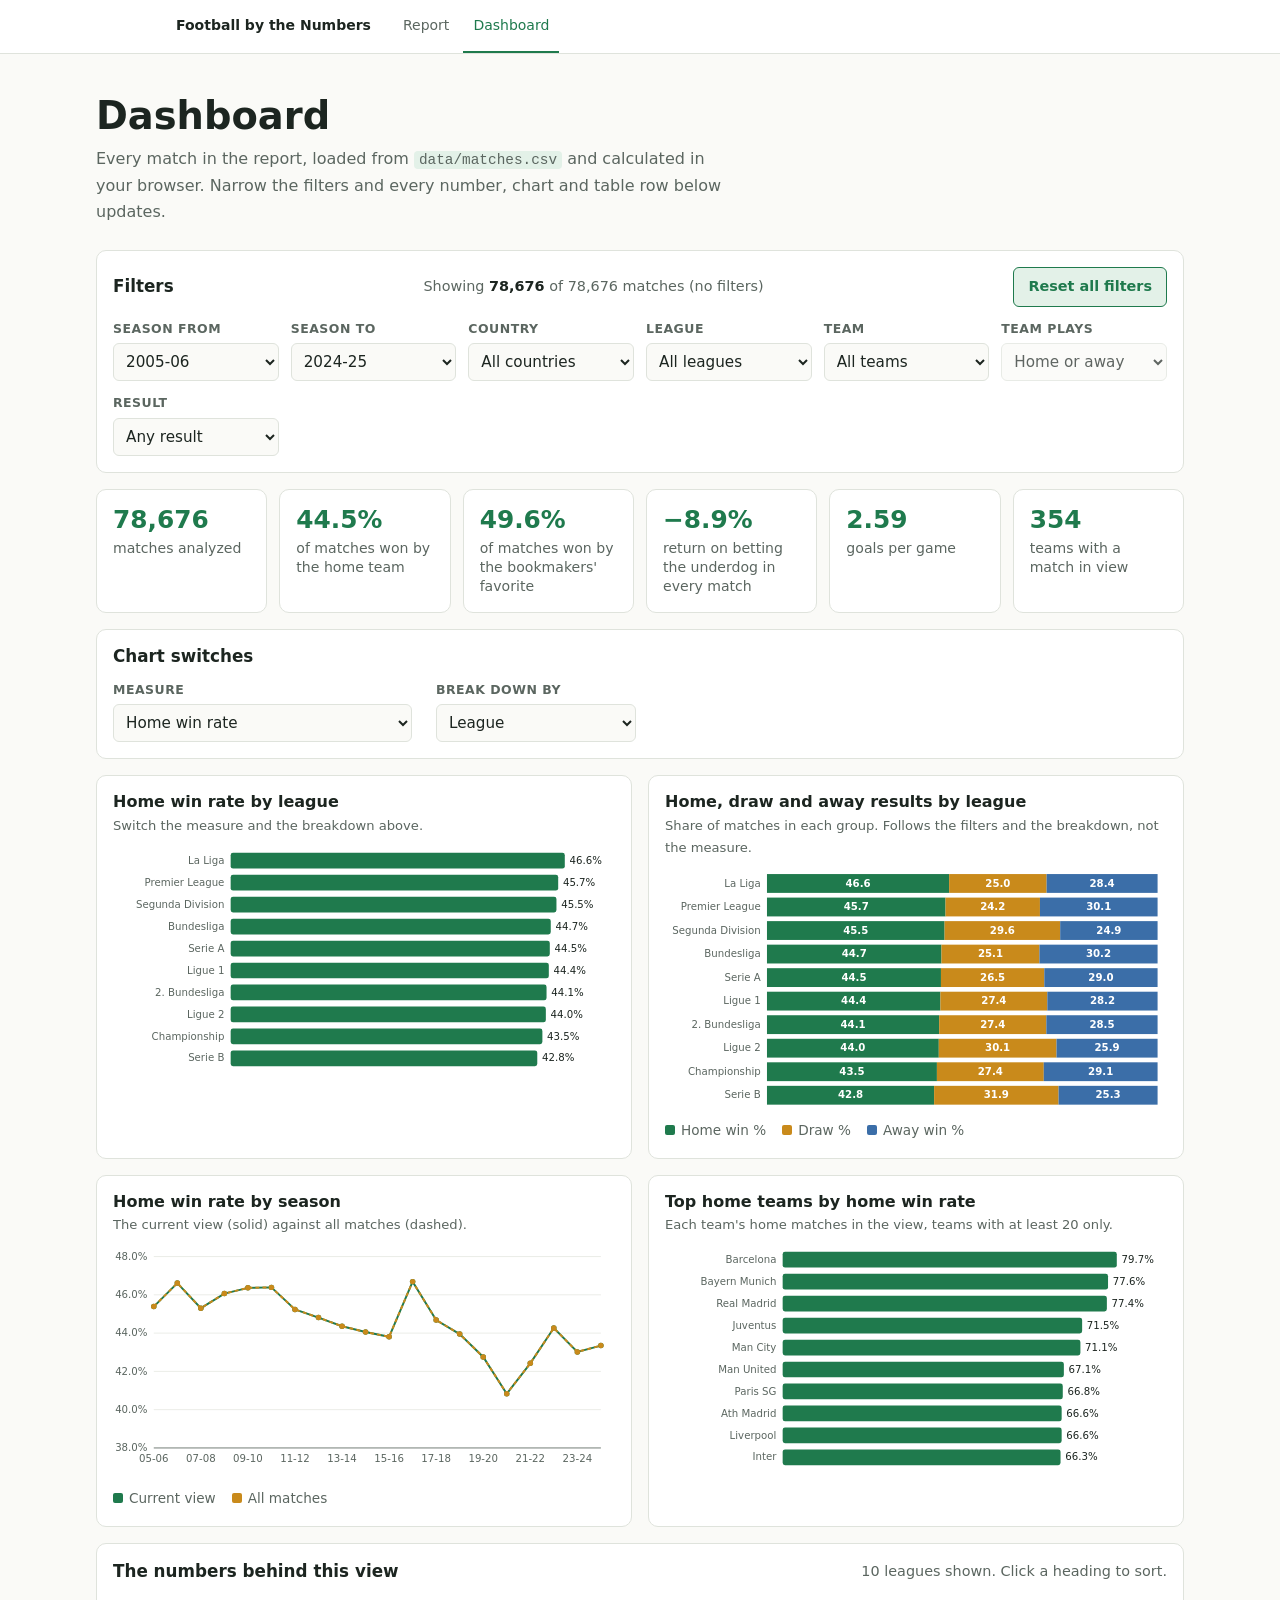
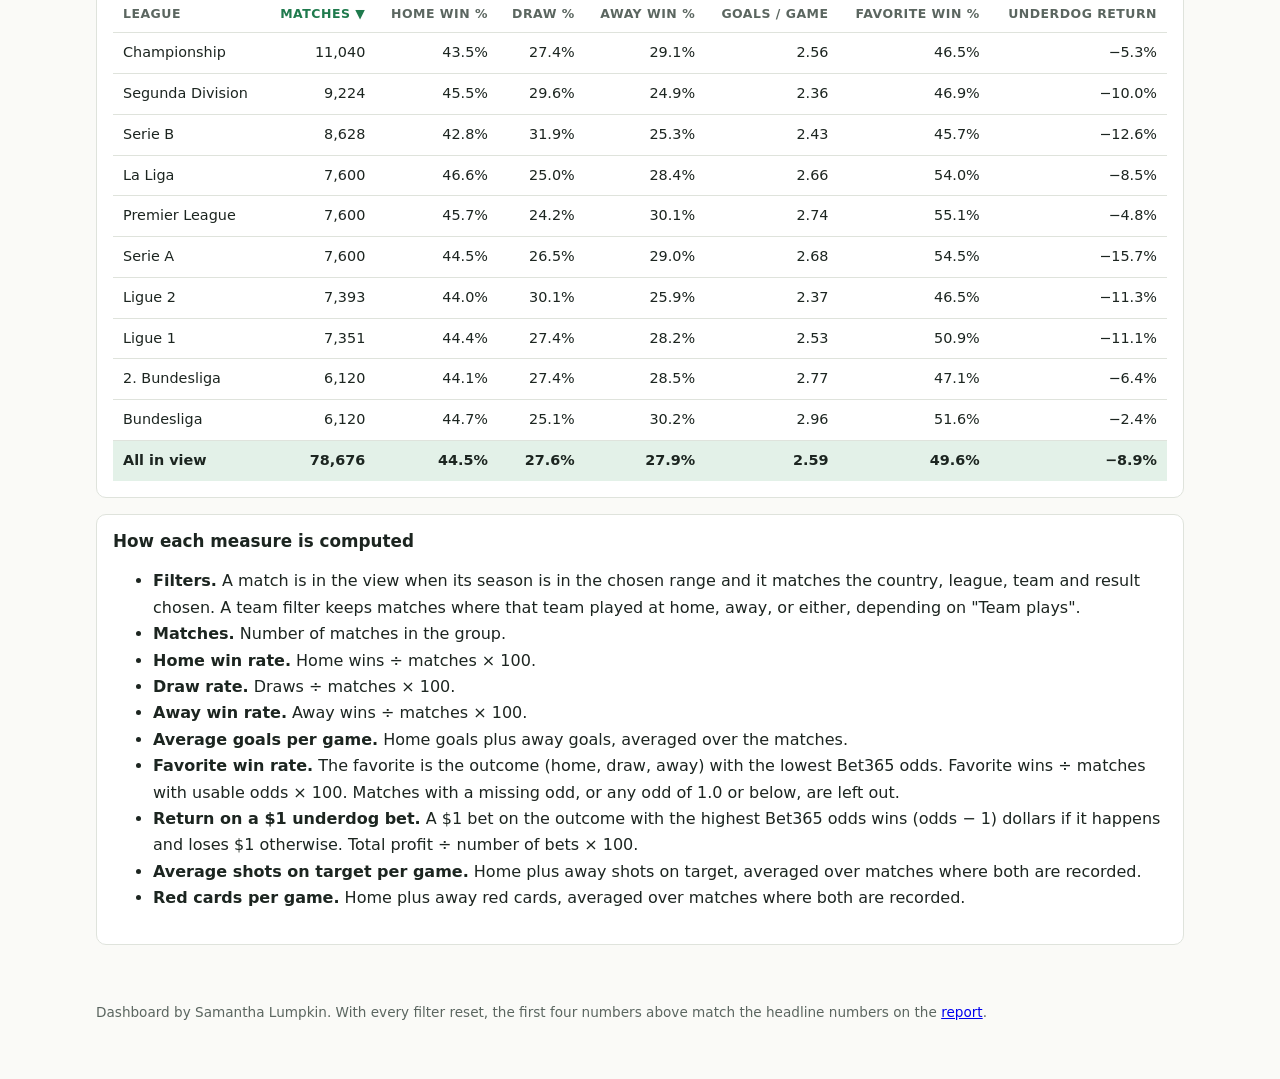
==== dashboard.html @ 6261253d "Add dashboard, shared charts.js, and site nav bar" ====
<!DOCTYPE html>
<html lang="en">
<head>
  <meta charset="utf-8">
  <meta name="viewport" content="width=device-width, initial-scale=1">
  <title>Dashboard · European Football by the Numbers</title>
  <meta name="description" content="Filter 20 seasons of European football results by season, country, league, team and result, and switch the charts between measures and breakdowns.">
  <link rel="stylesheet" href="style.css">
</head>
<body>

<nav class="nav" aria-label="Site">
  <div class="nav-inner">
    <a class="brand" href="index.html">Football by the Numbers</a>
    <a href="index.html">Report</a>
    <a href="dashboard.html" aria-current="page">Dashboard</a>
  </div>
</nav>

<main class="wrap wide" id="top">
  <header class="dash-head">
    <h1>Dashboard</h1>
    <p>Every match in the report, loaded from <code>data/matches.csv</code> and calculated in your browser. Narrow the filters and every number, chart and table row below updates.</p>
  </header>

  <div id="error" class="error" hidden></div>

  <section class="panel" aria-labelledby="filters-h">
    <div class="panel-head">
      <h2 id="filters-h">Filters</h2>
      <div class="status" id="status" role="status" aria-live="polite">Loading matches…</div>
      <button type="button" id="reset">Reset all filters</button>
    </div>
    <div class="filters">
      <div class="field"><label for="f-from">Season from</label><select id="f-from"></select></div>
      <div class="field"><label for="f-to">Season to</label><select id="f-to"></select></div>
      <div class="field"><label for="f-country">Country</label><select id="f-country"></select></div>
      <div class="field"><label for="f-league">League</label><select id="f-league"></select></div>
      <div class="field"><label for="f-team">Team</label><select id="f-team"></select></div>
      <div class="field"><label for="f-role">Team plays</label><select id="f-role"></select></div>
      <div class="field"><label for="f-result">Result</label><select id="f-result"></select></div>
    </div>
  </section>

  <section aria-label="Summary numbers">
    <div class="tiles stats" id="tiles"></div>
  </section>

  <section class="panel" aria-labelledby="switch-h">
    <div class="panel-head"><h2 id="switch-h">Chart switches</h2></div>
    <div class="switches">
      <div class="field"><label for="measure">Measure</label><select id="measure"></select></div>
      <div class="field"><label for="by">Break down by</label><select id="by"></select></div>
    </div>
  </section>

  <section class="charts" aria-label="Charts">
    <article class="card"><h3 id="t-main"></h3><p class="sub" id="s-main"></p><div id="c-main"></div></article>
    <article class="card"><h3 id="t-mix"></h3><p class="sub" id="s-mix"></p><div id="c-mix"></div></article>
    <article class="card"><h3 id="t-trend"></h3><p class="sub" id="s-trend"></p><div id="c-trend"></div></article>
    <article class="card"><h3 id="t-teams"></h3><p class="sub" id="s-teams"></p><div id="c-teams"></div></article>
  </section>

  <section class="panel" aria-labelledby="table-h">
    <div class="panel-head">
      <h2 id="table-h">The numbers behind this view</h2>
      <div class="status" id="table-note"></div>
    </div>
    <div class="table-wrap"><table id="table"></table></div>
  </section>

  <section class="panel" aria-labelledby="defs-h">
    <div class="panel-head"><h2 id="defs-h">How each measure is computed</h2></div>
    <ul id="defs"></ul>
  </section>

  <footer>Dashboard by Samantha Lumpkin. With every filter reset, the first four numbers above match the headline numbers on the <a href="index.html">report</a>.</footer>
</main>

<script src="charts.js"></script>
<script src="dashboard.js"></script>
</body>
</html>
---- style.css ----
:root {
  --bg: #fafaf7;
  --surface: #ffffff;
  --text: #1c2520;
  --muted: #5b6660;
  --border: #dfe3dc;
  --accent: #1f7a4d;
  --accent-soft: #e3f1e8;
  --c1: #1f7a4d;
  --c2: #c98a1b;
  --c3: #3b6ea8;
  --neg: #b5443a;
  --grid: #e4e7e1;
}

@media (prefers-color-scheme: dark) {
  :root {
    --bg: #131815;
    --surface: #1b221e;
    --text: #e8ece8;
    --muted: #9aa6a0;
    --border: #2c3630;
    --accent: #5cc48b;
    --accent-soft: #1f3327;
    --c1: #4fb37d;
    --c2: #e0a840;
    --c3: #6c9fd8;
    --neg: #e0776d;
    --grid: #2a332e;
  }
}

* { box-sizing: border-box; }
html { scroll-behavior: smooth; scroll-padding-top: 100px; }

body {
  margin: 0;
  background: var(--bg);
  color: var(--text);
  font: 16px/1.65 system-ui, -apple-system, "Segoe UI", Roboto, sans-serif;
}

/* ---------- nav ---------- */
.nav {
  position: sticky;
  top: 0;
  z-index: 10;
  background: var(--surface);
  border-bottom: 1px solid var(--border);
}
.nav-inner {
  max-width: 980px;
  margin: 0 auto;
  padding: 0 16px;
  display: flex;
  gap: 4px;
  align-items: center;
  overflow-x: auto;
  white-space: nowrap;
}
.nav a {
  color: var(--muted);
  text-decoration: none;
  font-size: 14px;
  padding: 14px 10px;
  border-bottom: 2px solid transparent;
}
.nav a:hover, .nav a[aria-current="page"] { color: var(--accent); border-bottom-color: var(--accent); }
.nav .brand { color: var(--text); font-weight: 700; margin-right: 8px; border-bottom-color: transparent; }
.nav a:focus-visible, .toc a:focus-visible { outline: 2px solid var(--accent); outline-offset: -2px; }

/* Section strip under the nav bar, report page only */
.toc {
  position: sticky;
  top: 54px;
  z-index: 9;
  background: var(--bg);
  border-bottom: 1px solid var(--border);
}
.toc a {
  color: var(--muted);
  text-decoration: none;
  font-size: 13px;
  padding: 9px 9px;
  border-bottom: 2px solid transparent;
}
.toc a:hover { color: var(--accent); border-bottom-color: var(--accent); }
body.has-toc { scroll-padding-top: 100px; }

/* ---------- layout ---------- */
.wrap { max-width: 820px; margin: 0 auto; padding: 0 16px; }

header.hero { padding-block: 56px 24px; }
header.hero h1 { font-size: clamp(2rem, 5vw, 2.9rem); line-height: 1.15; margin: 0 0 8px; }
.byline { color: var(--muted); margin: 0 0 24px; }
.summary { font-size: 1.1rem; margin: 0; }

.stats {
  display: grid;
  grid-template-columns: repeat(4, 1fr);
  gap: 12px;
  margin-block: 32px 8px;
}
.stat {
  background: var(--surface);
  border: 1px solid var(--border);
  border-radius: 10px;
  padding: 16px;
}
.stat .num { font-size: 1.9rem; font-weight: 700; color: var(--accent); line-height: 1.1; }
.stat .label { color: var(--muted); font-size: 0.88rem; margin-top: 6px; line-height: 1.35; }

section.finding, section.method { padding-block: 40px 8px; border-top: 1px solid var(--border); margin-top: 32px; }
section h2 { font-size: 1.5rem; line-height: 1.3; margin: 0 0 12px; }
section p { margin: 0 0 14px; }
.kicker { color: var(--accent); font-size: 0.8rem; font-weight: 700; letter-spacing: 0.06em; text-transform: uppercase; margin-bottom: 4px; }

figure.chart {
  margin: 20px 0 8px;
  padding: 16px;
  background: var(--surface);
  border: 1px solid var(--border);
  border-radius: 10px;
}
figure.chart svg { display: block; width: 100%; height: auto; }
figure.chart figcaption { color: var(--muted); font-size: 0.85rem; margin-top: 8px; }

.legend { display: flex; flex-wrap: wrap; gap: 6px 16px; margin-top: 8px; font-size: 0.85rem; color: var(--muted); }
.legend span::before {
  content: ""; display: inline-block; width: 10px; height: 10px; border-radius: 2px;
  margin-right: 6px; background: currentColor; vertical-align: baseline;
}
.legend .l1::before { background: var(--c1); }
.legend .l2::before { background: var(--c2); }
.legend .l3::before { background: var(--c3); }

/* ---------- svg chart parts ---------- */
svg text { fill: var(--muted); font-size: 12px; font-family: inherit; }
svg .val { fill: var(--text); }
svg .inbar { fill: #fff; font-weight: 600; }
svg .grid { stroke: var(--grid); stroke-width: 1; }
svg .axis { stroke: var(--muted); stroke-width: 1; }
svg .c1 { fill: var(--c1); } svg .c2 { fill: var(--c2); } svg .c3 { fill: var(--c3); } svg .neg { fill: var(--neg); }
svg .s1 { stroke: var(--c1); fill: none; stroke-width: 2.5; }
svg .s2 { stroke: var(--c2); fill: none; stroke-width: 2.5; }
svg .s3 { stroke: var(--c3); fill: none; stroke-width: 2.5; }
svg .p1 { fill: var(--c1); } svg .p2 { fill: var(--c2); } svg .p3 { fill: var(--c3); }
svg .dash { stroke-dasharray: 5 4; }

/* ---------- closing section ---------- */
section.method h3 { font-size: 1.1rem; margin: 24px 0 8px; }
section.method ul { padding-left: 20px; margin: 0 0 14px; }
section.method li { margin-bottom: 8px; }
code { background: var(--accent-soft); padding: 1px 5px; border-radius: 4px; font-size: 0.9em; }

.error {
  background: #fdeceb; color: #7a2019; border: 1px solid #f0b9b4;
  border-radius: 10px; padding: 16px; margin-block: 24px;
}

footer { padding-block: 40px 56px; color: var(--muted); font-size: 0.85rem; }

/* ---------- dashboard ---------- */
.wrap.wide { max-width: 1120px; }
.dash-head { padding-block: 40px 8px; }
.dash-head h1 { font-size: clamp(1.8rem, 4vw, 2.4rem); line-height: 1.15; margin: 0 0 8px; }
.dash-head p { color: var(--muted); margin: 0; max-width: 62ch; }

.panel {
  background: var(--surface);
  border: 1px solid var(--border);
  border-radius: 10px;
  padding: 16px;
  margin-block: 16px;
}
.panel-head { display: flex; flex-wrap: wrap; align-items: center; justify-content: space-between; gap: 8px 16px; margin-bottom: 12px; }
.panel-head h2 { font-size: 1.05rem; margin: 0; }
.status { color: var(--muted); font-size: 0.9rem; }
.status strong { color: var(--text); }

.filters { display: grid; grid-template-columns: repeat(auto-fit, minmax(150px, 1fr)); gap: 12px; }
.field { display: flex; flex-direction: column; gap: 4px; min-width: 0; }
.field label { font-size: 0.78rem; font-weight: 600; color: var(--muted); text-transform: uppercase; letter-spacing: 0.04em; }
select {
  width: 100%;
  font: inherit;
  font-size: 0.95rem;
  color: var(--text);
  background: var(--bg);
  border: 1px solid var(--border);
  border-radius: 6px;
  padding: 7px 8px;
  min-height: 38px;
}
select:focus-visible, button:focus-visible { outline: 2px solid var(--accent); outline-offset: 1px; }
button {
  font: inherit;
  font-size: 0.9rem;
  font-weight: 600;
  color: var(--accent);
  background: var(--accent-soft);
  border: 1px solid var(--accent);
  border-radius: 6px;
  padding: 7px 14px;
  min-height: 38px;
  cursor: pointer;
}
button:hover { background: var(--accent); color: var(--surface); }

.tiles { display: grid; grid-template-columns: repeat(6, 1fr); gap: 12px; margin-block: 16px; }
.tiles .stat .num { font-size: 1.55rem; }

.switches { display: flex; flex-wrap: wrap; gap: 12px 24px; align-items: end; }
.switches .field { min-width: 200px; }

.charts { display: grid; grid-template-columns: repeat(2, minmax(0, 1fr)); gap: 16px; margin-block: 16px; }
.card { background: var(--surface); border: 1px solid var(--border); border-radius: 10px; padding: 16px; min-width: 0; }
.card h3 { font-size: 1rem; line-height: 1.3; margin: 0 0 2px; }
.card .sub { color: var(--muted); font-size: 0.82rem; margin: 0 0 8px; }
.card svg { display: block; width: 100%; height: auto; }
.card svg text { font-size: 13px; }
.card .empty { color: var(--muted); padding: 32px 8px; text-align: center; }

.table-wrap { overflow-x: auto; }
table { border-collapse: collapse; width: 100%; font-size: 0.9rem; font-variant-numeric: tabular-nums; }
th, td { padding: 8px 10px; text-align: right; border-bottom: 1px solid var(--border); white-space: nowrap; }
th:first-child, td:first-child { text-align: left; }
th { font-size: 0.78rem; text-transform: uppercase; letter-spacing: 0.04em; color: var(--muted); }
th button {
  all: unset; cursor: pointer; font: inherit; text-transform: inherit; letter-spacing: inherit; color: inherit;
}
th button:hover, th[aria-sort] button { color: var(--accent); }
th button:focus-visible { outline: 2px solid var(--accent); outline-offset: 2px; }
tfoot td { font-weight: 700; border-bottom: 0; background: var(--accent-soft); }

@media (max-width: 900px) {
  .tiles { grid-template-columns: repeat(3, 1fr); }
  .charts { grid-template-columns: 1fr; }
}
@media (max-width: 720px) {
  .stats { grid-template-columns: repeat(2, 1fr); }
  .tiles { grid-template-columns: repeat(2, 1fr); }
}
@media (max-width: 380px) {
  .stats, .tiles { grid-template-columns: 1fr; }
}
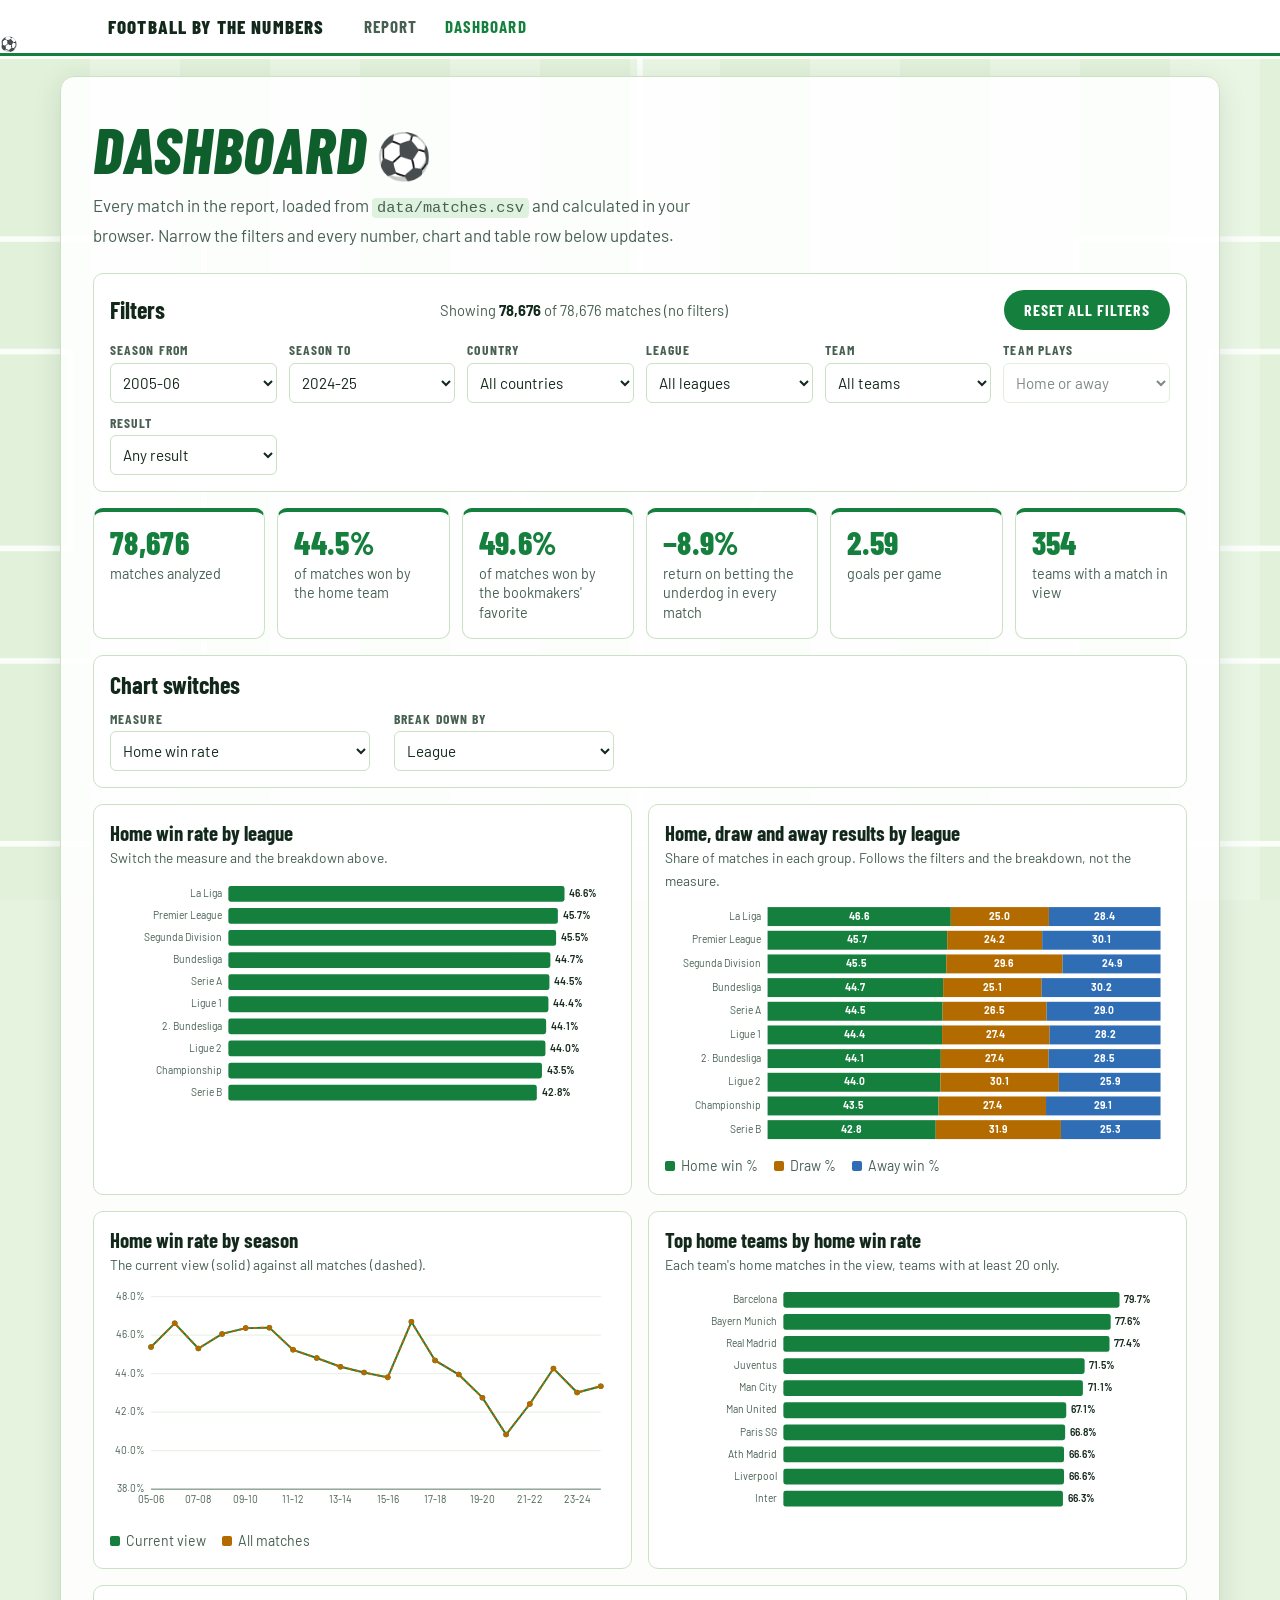
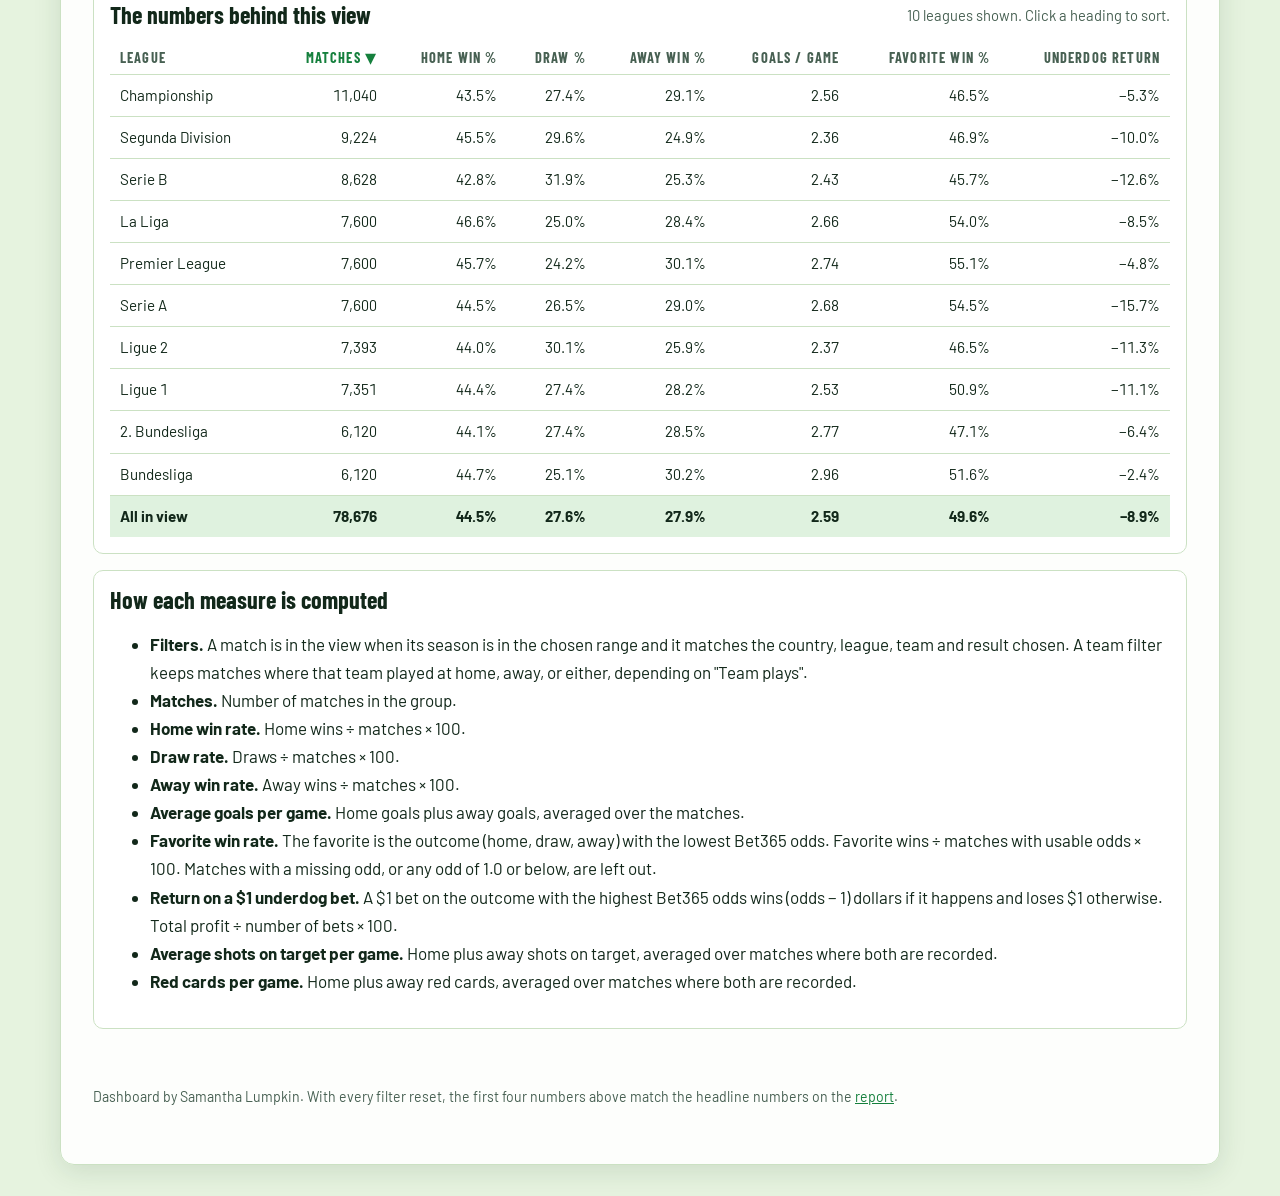
==== commit a73e2ba0: "Restyle site with a soccer theme Pale-green pitch background with white markings behind white conten" ====
--- a/dashboard.html
+++ b/dashboard.html
@@ -5,6 +5,10 @@
   <meta name="viewport" content="width=device-width, initial-scale=1">
   <title>Dashboard · European Football by the Numbers</title>
   <meta name="description" content="Filter 20 seasons of European football results by season, country, league, team and result, and switch the charts between measures and breakdowns.">
+  <meta name="theme-color" content="#15803d">
+  <link rel="preconnect" href="https://fonts.googleapis.com">
+  <link rel="preconnect" href="https://fonts.gstatic.com" crossorigin>
+  <link rel="stylesheet" href="https://fonts.googleapis.com/css2?family=Barlow+Condensed:ital,wght@0,600;0,700;0,800;1,800&family=Barlow:wght@400;500;600;700&display=swap">
   <link rel="stylesheet" href="style.css">
 </head>
 <body>
--- a/style.css
+++ b/style.css
@@ -1,43 +1,77 @@
+/* Shared by index.html and dashboard.html.
+   Theme: a pale-green pitch with white markings behind white content panels,
+   bold condensed headings, and a little ball animation. */
+
 :root {
-  --bg: #fafaf7;
+  --bg: #e6f3df;
   --surface: #ffffff;
-  --text: #1c2520;
-  --muted: #5b6660;
-  --border: #dfe3dc;
-  --accent: #1f7a4d;
-  --accent-soft: #e3f1e8;
-  --c1: #1f7a4d;
-  --c2: #c98a1b;
-  --c3: #3b6ea8;
-  --neg: #b5443a;
-  --grid: #e4e7e1;
+  --wrap-bg: rgba(255, 255, 255, 0.9);
+  --text: #12281a;
+  --muted: #476052;
+  --border: #cbe1c3;
+  --accent: #15803d;
+  --accent-dark: #0f5f2c;
+  --accent-soft: #dff2df;
+  --c1: #15803d;
+  --c2: #b36b00;
+  --c3: #2f6db5;
+  --neg: #c0392b;
+  --grid: #dfebda;
+  --inbar: #ffffff;
+  --stripe-a: #e2f1da;
+  --stripe-b: #eaf6e4;
+  --nav-h: 56px;
+  --font-body: "Barlow", system-ui, -apple-system, "Segoe UI", Roboto, sans-serif;
+  --font-head: "Barlow Condensed", "Arial Narrow", "Segoe UI", system-ui, sans-serif;
 }
 
 @media (prefers-color-scheme: dark) {
   :root {
-    --bg: #131815;
-    --surface: #1b221e;
-    --text: #e8ece8;
-    --muted: #9aa6a0;
-    --border: #2c3630;
+    --bg: #0f1c14;
+    --surface: #17261d;
+    --wrap-bg: rgba(15, 28, 20, 0.92);
+    --text: #e8f1ea;
+    --muted: #9db3a4;
+    --border: #2a3f31;
     --accent: #5cc48b;
-    --accent-soft: #1f3327;
+    --accent-dark: #86d9ab;
+    --accent-soft: #1f3a2a;
     --c1: #4fb37d;
     --c2: #e0a840;
     --c3: #6c9fd8;
     --neg: #e0776d;
-    --grid: #2a332e;
+    --grid: #25382c;
+    --inbar: #0b1510;
   }
 }
 
 * { box-sizing: border-box; }
-html { scroll-behavior: smooth; scroll-padding-top: 100px; }
+html {
+  scroll-behavior: smooth;
+  scroll-padding-top: 100px;
+  background: var(--bg);
+}
 
 body {
   margin: 0;
-  background: var(--bg);
   color: var(--text);
-  font: 16px/1.65 system-ui, -apple-system, "Segoe UI", Roboto, sans-serif;
+  font: 17px/1.65 var(--font-body);
+}
+
+/* ---------- the pitch behind everything ---------- */
+body::before {
+  content: "";
+  position: fixed;
+  inset: 0;
+  z-index: -1;
+  pointer-events: none;
+  background:
+    url("data:image/svg+xml,%3Csvg xmlns='http://www.w3.org/2000/svg' viewBox='0 0 1000 640' preserveAspectRatio='xMidYMid slice'%3E%3Cg fill='none' stroke='white' stroke-width='4' stroke-opacity='0.85'%3E%3Crect x='40' y='40' width='920' height='560'/%3E%3Cline x1='500' y1='40' x2='500' y2='600'/%3E%3Ccircle cx='500' cy='320' r='90'/%3E%3Crect x='40' y='170' width='150' height='300'/%3E%3Crect x='810' y='170' width='150' height='300'/%3E%3Crect x='40' y='250' width='55' height='140'/%3E%3Crect x='905' y='250' width='55' height='140'/%3E%3C/g%3E%3Ccircle cx='500' cy='320' r='7' fill='white' fill-opacity='0.85'/%3E%3C/svg%3E")
+      center / cover no-repeat,
+    repeating-linear-gradient(90deg, var(--stripe-a) 0 90px, var(--stripe-b) 90px 180px);
+}
+@media (prefers-color-scheme: dark) {
+  body::before { filter: brightness(0.3) saturate(0.9); }
 }
 
 /* ---------- nav ---------- */
@@ -45,55 +79,123 @@
   position: sticky;
   top: 0;
   z-index: 10;
-  background: var(--surface);
-  border-bottom: 1px solid var(--border);
+  height: var(--nav-h);
+  background: var(--surface);
+  border-bottom: 3px solid var(--accent);
+  overflow: hidden;
 }
 .nav-inner {
-  max-width: 980px;
+  max-width: 1120px;
+  height: 100%;
   margin: 0 auto;
   padding: 0 16px;
   display: flex;
   gap: 4px;
+  align-items: stretch;
+  overflow: auto hidden;
+  scrollbar-width: none;
+  white-space: nowrap;
+}
+.nav-inner::-webkit-scrollbar { display: none; }
+.nav a {
+  display: flex;
   align-items: center;
-  overflow-x: auto;
-  white-space: nowrap;
-}
-.nav a {
   color: var(--muted);
   text-decoration: none;
+  font: 700 17px/1 var(--font-head);
+  letter-spacing: 0.06em;
+  text-transform: uppercase;
+  padding: 0 12px;
+  border-bottom: 3px solid transparent;
+  margin-bottom: -3px;
+}
+.nav a:hover, .nav a[aria-current="page"] { color: var(--accent); border-bottom-color: var(--accent); }
+.nav .brand {
+  color: var(--text);
+  font-weight: 800;
+  font-size: 19px;
+  margin-right: 12px;
+  border-bottom-color: transparent;
+}
+.nav a:focus-visible, .toc a:focus-visible { outline: 2px solid var(--accent); outline-offset: -3px; }
+
+/* A ball rolls along the touchline of the nav bar */
+.nav::after {
+  content: "⚽";
+  position: absolute;
+  left: 0;
+  bottom: 2px;
   font-size: 14px;
-  padding: 14px 10px;
-  border-bottom: 2px solid transparent;
-}
-.nav a:hover, .nav a[aria-current="page"] { color: var(--accent); border-bottom-color: var(--accent); }
-.nav .brand { color: var(--text); font-weight: 700; margin-right: 8px; border-bottom-color: transparent; }
-.nav a:focus-visible, .toc a:focus-visible { outline: 2px solid var(--accent); outline-offset: -2px; }
+  line-height: 1;
+  pointer-events: none;
+  animation: roll 18s linear 1s infinite;
+}
+@keyframes roll {
+  from { transform: translateX(-30px) rotate(0deg); }
+  to { transform: translateX(100vw) rotate(1440deg); }
+}
 
 /* Section strip under the nav bar, report page only */
 .toc {
   position: sticky;
-  top: 54px;
+  top: var(--nav-h);
   z-index: 9;
-  background: var(--bg);
+  background: var(--surface);
   border-bottom: 1px solid var(--border);
 }
+.toc .nav-inner { max-width: 900px; gap: 0; justify-content: center; }
 .toc a {
   color: var(--muted);
   text-decoration: none;
-  font-size: 13px;
-  padding: 9px 9px;
+  font: 600 13px/1 var(--font-head);
+  letter-spacing: 0.04em;
+  text-transform: uppercase;
+  padding: 12px 7px;
   border-bottom: 2px solid transparent;
 }
 .toc a:hover { color: var(--accent); border-bottom-color: var(--accent); }
-body.has-toc { scroll-padding-top: 100px; }
-
-/* ---------- layout ---------- */
-.wrap { max-width: 820px; margin: 0 auto; padding: 0 16px; }
-
-header.hero { padding-block: 56px 24px; }
-header.hero h1 { font-size: clamp(2rem, 5vw, 2.9rem); line-height: 1.15; margin: 0 0 8px; }
-.byline { color: var(--muted); margin: 0 0 24px; }
-.summary { font-size: 1.1rem; margin: 0; }
+
+/* ---------- layout: white panel on the pitch ---------- */
+.wrap {
+  max-width: 860px;
+  margin: 20px auto 32px;
+  padding: 0 32px 8px;
+  background: var(--wrap-bg);
+  border: 1px solid var(--border);
+  border-radius: 14px;
+  box-shadow: 0 6px 28px rgba(15, 60, 30, 0.12);
+}
+.wrap.wide { max-width: 1160px; }
+
+h1, h2, h3 { font-family: var(--font-head); }
+
+header.hero { padding-block: 44px 24px; }
+header.hero h1, .dash-head h1 {
+  font-size: clamp(2.5rem, 7vw, 4rem);
+  font-weight: 800;
+  font-style: italic;
+  text-transform: uppercase;
+  letter-spacing: 0.01em;
+  line-height: 1;
+  margin: 0 0 10px;
+  color: var(--accent-dark);
+}
+/* the ball bouncing next to each page title */
+header.hero h1::after, .dash-head h1::after {
+  content: "⚽";
+  display: inline-block;
+  margin-left: 0.2em;
+  font-size: 0.7em;
+  font-style: normal;
+  vertical-align: 0.05em;
+  animation: bounce 1.3s cubic-bezier(0.28, 0.84, 0.42, 1) infinite;
+}
+@keyframes bounce {
+  0%, 100% { transform: translateY(0); }
+  50% { transform: translateY(-0.35em); }
+}
+.byline { color: var(--muted); margin: 0 0 20px; font-weight: 600; letter-spacing: 0.02em; }
+.summary { font-size: 1.12rem; margin: 0; }
 
 .stats {
   display: grid;
@@ -104,16 +206,48 @@
 .stat {
   background: var(--surface);
   border: 1px solid var(--border);
+  border-top: 4px solid var(--accent);
   border-radius: 10px;
-  padding: 16px;
-}
-.stat .num { font-size: 1.9rem; font-weight: 700; color: var(--accent); line-height: 1.1; }
-.stat .label { color: var(--muted); font-size: 0.88rem; margin-top: 6px; line-height: 1.35; }
+  padding: 14px 16px 16px;
+  transition: transform 0.15s ease, box-shadow 0.15s ease;
+}
+.stat:hover { transform: translateY(-3px); box-shadow: 0 8px 18px rgba(15, 60, 30, 0.14); }
+.stat .num { font: 800 2.5rem/1 var(--font-head); color: var(--accent); letter-spacing: 0.01em; }
+.stat .label { color: var(--muted); font-size: 0.9rem; margin-top: 6px; line-height: 1.35; }
+.hero .stat { animation: rise 0.55s ease-out both; }
+.hero .stat:nth-child(2) { animation-delay: 0.08s; }
+.hero .stat:nth-child(3) { animation-delay: 0.16s; }
+.hero .stat:nth-child(4) { animation-delay: 0.24s; }
+@keyframes rise {
+  from { opacity: 0; transform: translateY(14px); }
+  to { opacity: 1; transform: none; }
+}
 
 section.finding, section.method { padding-block: 40px 8px; border-top: 1px solid var(--border); margin-top: 32px; }
-section h2 { font-size: 1.5rem; line-height: 1.3; margin: 0 0 12px; }
+section h2 {
+  font-size: clamp(1.6rem, 3.6vw, 2.05rem);
+  font-weight: 700;
+  line-height: 1.12;
+  margin: 0 0 14px;
+  padding-left: 14px;
+  border-left: 6px solid var(--accent);
+}
 section p { margin: 0 0 14px; }
-.kicker { color: var(--accent); font-size: 0.8rem; font-weight: 700; letter-spacing: 0.06em; text-transform: uppercase; margin-bottom: 4px; }
+.kicker {
+  display: inline-block;
+  color: #fff;
+  background: var(--accent);
+  font: 700 0.85rem/1 var(--font-head);
+  letter-spacing: 0.1em;
+  text-transform: uppercase;
+  padding: 5px 10px 4px;
+  border-radius: 4px;
+  margin-bottom: 10px;
+}
+@media (prefers-color-scheme: dark) {
+  .kicker { color: #0b1510; }
+}
+a { color: var(--accent); }
 
 figure.chart {
   margin: 20px 0 8px;
@@ -123,9 +257,9 @@
   border-radius: 10px;
 }
 figure.chart svg { display: block; width: 100%; height: auto; }
-figure.chart figcaption { color: var(--muted); font-size: 0.85rem; margin-top: 8px; }
-
-.legend { display: flex; flex-wrap: wrap; gap: 6px 16px; margin-top: 8px; font-size: 0.85rem; color: var(--muted); }
+figure.chart figcaption { color: var(--muted); font-size: 0.88rem; margin-top: 8px; }
+
+.legend { display: flex; flex-wrap: wrap; gap: 6px 16px; margin-top: 8px; font-size: 0.88rem; color: var(--muted); }
 .legend span::before {
   content: ""; display: inline-block; width: 10px; height: 10px; border-radius: 2px;
   margin-right: 6px; background: currentColor; vertical-align: baseline;
@@ -136,8 +270,8 @@
 
 /* ---------- svg chart parts ---------- */
 svg text { fill: var(--muted); font-size: 12px; font-family: inherit; }
-svg .val { fill: var(--text); }
-svg .inbar { fill: #fff; font-weight: 600; }
+svg .val { fill: var(--text); font-weight: 600; }
+svg .inbar { fill: var(--inbar); font-weight: 700; }
 svg .grid { stroke: var(--grid); stroke-width: 1; }
 svg .axis { stroke: var(--muted); stroke-width: 1; }
 svg .c1 { fill: var(--c1); } svg .c2 { fill: var(--c2); } svg .c3 { fill: var(--c3); } svg .neg { fill: var(--neg); }
@@ -148,7 +282,7 @@
 svg .dash { stroke-dasharray: 5 4; }
 
 /* ---------- closing section ---------- */
-section.method h3 { font-size: 1.1rem; margin: 24px 0 8px; }
+section.method h3 { font-size: 1.4rem; font-weight: 700; margin: 26px 0 8px; color: var(--accent-dark); }
 section.method ul { padding-left: 20px; margin: 0 0 14px; }
 section.method li { margin-bottom: 8px; }
 code { background: var(--accent-soft); padding: 1px 5px; border-radius: 4px; font-size: 0.9em; }
@@ -158,12 +292,10 @@
   border-radius: 10px; padding: 16px; margin-block: 24px;
 }
 
-footer { padding-block: 40px 56px; color: var(--muted); font-size: 0.85rem; }
+footer { padding-block: 40px 48px; color: var(--muted); font-size: 0.88rem; }
 
 /* ---------- dashboard ---------- */
-.wrap.wide { max-width: 1120px; }
 .dash-head { padding-block: 40px 8px; }
-.dash-head h1 { font-size: clamp(1.8rem, 4vw, 2.4rem); line-height: 1.15; margin: 0 0 8px; }
 .dash-head p { color: var(--muted); margin: 0; max-width: 62ch; }
 
 .panel {
@@ -174,58 +306,65 @@
   margin-block: 16px;
 }
 .panel-head { display: flex; flex-wrap: wrap; align-items: center; justify-content: space-between; gap: 8px 16px; margin-bottom: 12px; }
-.panel-head h2 { font-size: 1.05rem; margin: 0; }
-.status { color: var(--muted); font-size: 0.9rem; }
+.panel-head h2 { font-size: 1.5rem; font-weight: 700; line-height: 1.1; margin: 0; padding: 0; border: 0; }
+.status { color: var(--muted); font-size: 0.92rem; }
 .status strong { color: var(--text); }
 
 .filters { display: grid; grid-template-columns: repeat(auto-fit, minmax(150px, 1fr)); gap: 12px; }
 .field { display: flex; flex-direction: column; gap: 4px; min-width: 0; }
-.field label { font-size: 0.78rem; font-weight: 600; color: var(--muted); text-transform: uppercase; letter-spacing: 0.04em; }
+.field label { font: 700 0.85rem/1.2 var(--font-head); color: var(--muted); text-transform: uppercase; letter-spacing: 0.08em; }
 select {
   width: 100%;
   font: inherit;
   font-size: 0.95rem;
   color: var(--text);
-  background: var(--bg);
+  background: var(--surface);
   border: 1px solid var(--border);
   border-radius: 6px;
   padding: 7px 8px;
-  min-height: 38px;
-}
+  min-height: 40px;
+}
+select:disabled { opacity: 0.55; }
 select:focus-visible, button:focus-visible { outline: 2px solid var(--accent); outline-offset: 1px; }
 button {
-  font: inherit;
-  font-size: 0.9rem;
-  font-weight: 600;
-  color: var(--accent);
-  background: var(--accent-soft);
-  border: 1px solid var(--accent);
-  border-radius: 6px;
-  padding: 7px 14px;
-  min-height: 38px;
+  font: 700 1rem/1 var(--font-head);
+  letter-spacing: 0.06em;
+  text-transform: uppercase;
+  color: #fff;
+  background: var(--accent);
+  border: 0;
+  border-radius: 999px;
+  padding: 10px 20px;
+  min-height: 40px;
   cursor: pointer;
-}
-button:hover { background: var(--accent); color: var(--surface); }
-
-.tiles { display: grid; grid-template-columns: repeat(6, 1fr); gap: 12px; margin-block: 16px; }
-.tiles .stat .num { font-size: 1.55rem; }
+  transition: background 0.15s ease, transform 0.15s ease;
+}
+button:hover { background: var(--accent-dark); transform: translateY(-1px); }
+@media (prefers-color-scheme: dark) {
+  button { color: #0b1510; }
+  button:hover { color: #0b1510; }
+}
+
+.tiles { grid-template-columns: repeat(6, 1fr); gap: 12px; margin-block: 16px; }
+.tiles .stat .num { font-size: 2rem; }
 
 .switches { display: flex; flex-wrap: wrap; gap: 12px 24px; align-items: end; }
-.switches .field { min-width: 200px; }
+.switches .field { min-width: 220px; }
 
 .charts { display: grid; grid-template-columns: repeat(2, minmax(0, 1fr)); gap: 16px; margin-block: 16px; }
 .card { background: var(--surface); border: 1px solid var(--border); border-radius: 10px; padding: 16px; min-width: 0; }
-.card h3 { font-size: 1rem; line-height: 1.3; margin: 0 0 2px; }
-.card .sub { color: var(--muted); font-size: 0.82rem; margin: 0 0 8px; }
+.card h3 { font-size: 1.3rem; font-weight: 700; line-height: 1.15; margin: 0 0 2px; }
+.card .sub { color: var(--muted); font-size: 0.86rem; margin: 0 0 8px; }
 .card svg { display: block; width: 100%; height: auto; }
 .card svg text { font-size: 13px; }
 .card .empty { color: var(--muted); padding: 32px 8px; text-align: center; }
 
 .table-wrap { overflow-x: auto; }
-table { border-collapse: collapse; width: 100%; font-size: 0.9rem; font-variant-numeric: tabular-nums; }
+table { border-collapse: collapse; width: 100%; font-size: 0.95rem; font-variant-numeric: tabular-nums; }
 th, td { padding: 8px 10px; text-align: right; border-bottom: 1px solid var(--border); white-space: nowrap; }
 th:first-child, td:first-child { text-align: left; }
-th { font-size: 0.78rem; text-transform: uppercase; letter-spacing: 0.04em; color: var(--muted); }
+tbody tr:hover { background: var(--accent-soft); }
+th { font: 700 0.9rem/1.2 var(--font-head); text-transform: uppercase; letter-spacing: 0.08em; color: var(--muted); }
 th button {
   all: unset; cursor: pointer; font: inherit; text-transform: inherit; letter-spacing: inherit; color: inherit;
 }
@@ -238,9 +377,18 @@
   .charts { grid-template-columns: 1fr; }
 }
 @media (max-width: 720px) {
+  .wrap { margin-top: 0; margin-bottom: 0; border-radius: 0; border-inline: 0; padding-inline: 16px; }
   .stats { grid-template-columns: repeat(2, 1fr); }
   .tiles { grid-template-columns: repeat(2, 1fr); }
 }
 @media (max-width: 380px) {
   .stats, .tiles { grid-template-columns: 1fr; }
 }
+
+/* Respect readers who turn animation off */
+@media (prefers-reduced-motion: reduce) {
+  html { scroll-behavior: auto; }
+  .nav::after { display: none; }
+  header.hero h1::after, .dash-head h1::after, .hero .stat { animation: none; }
+  .stat, button { transition: none; }
+}
